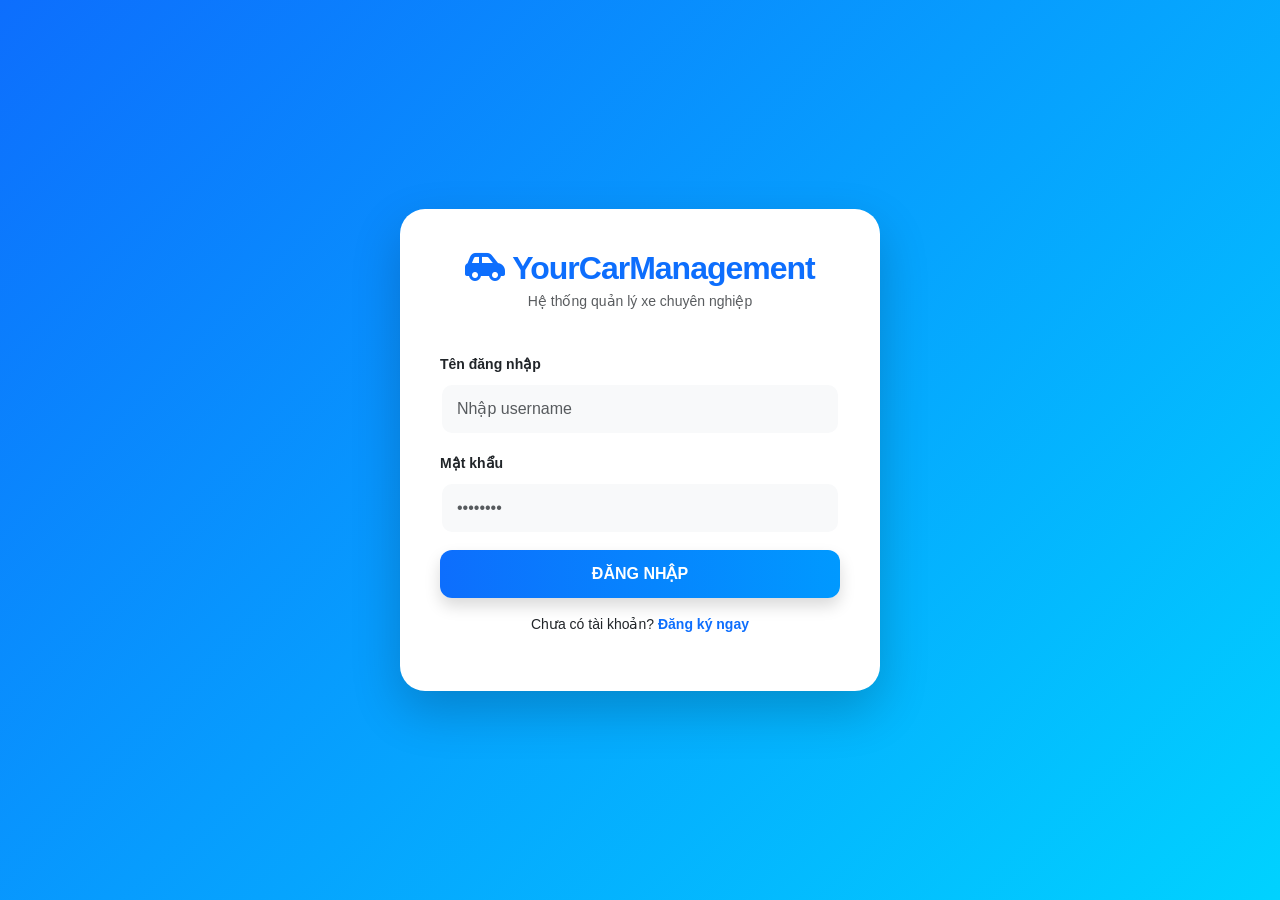
==== index.html @ f8fd8402 "Add files via upload" ====
<!DOCTYPE html>
<html lang="vi">
<head>
    <meta charset="UTF-8">
    <meta name="viewport" content="width=device-width, initial-scale=1.0">
    <title>YourCarManagement - Đăng nhập</title>
    <link href="https://cdn.jsdelivr.net/npm/bootstrap@5.3.0/dist/css/bootstrap.min.css" rel="stylesheet">
    <link rel="stylesheet" href="https://cdnjs.cloudflare.com/ajax/libs/font-awesome/6.4.0/css/all.min.css">
    <style>
        body { 
            background: linear-gradient(135deg, #0d6efd 0%, #00d2ff 100%); 
            height: 100vh; 
            display: flex; 
            align-items: center; 
            font-family: 'Segoe UI', Tahoma, Geneva, Verdana, sans-serif;
            margin: 0;
        }
        .login-card { 
            border: none; 
            border-radius: 25px; 
            box-shadow: 0 20px 50px rgba(0,0,0,0.2); 
            background: #ffffff;
            padding: 40px !important;
            width: 100%;
            max-width: 480px;
            transition: all 0.3s ease;
        }
        .login-card h2 { 
            white-space: nowrap; 
            letter-spacing: -1px; 
            color: #0d6efd;
            font-weight: 800;
        }
        .form-control {
            background-color: #f8f9fa;
            border: 2px solid transparent;
            border-radius: 12px;
            padding: 12px 15px;
            transition: all 0.2s;
        }
        .form-control:focus {
            background-color: #fff;
            border-color: #0d6efd;
            box-shadow: 0 0 0 4px rgba(13, 110, 253, 0.1);
        }
        .btn-auth { 
            border-radius: 12px; 
            padding: 12px; 
            font-weight: 700; 
            text-transform: uppercase;
            transition: all 0.3s;
            width: 100%;
            border: none;
        }
        .btn-signin { background: linear-gradient(to right, #0d6efd, #0099ff); color: white; }
        .btn-signup { background: linear-gradient(to right, #2ecc71, #27ae60); color: white; }
        .btn-auth:hover { transform: translateY(-2px); opacity: 0.9; }
        .toggle-link { cursor: pointer; color: #0d6efd; font-weight: 600; text-decoration: none; }
        .hidden { display: none; }
    </style>
</head>
<body>
    <div class="container d-flex justify-content-center">
        <div class="card login-card">
            <div class="text-center mb-4">
                <h2 class="mb-1"><i class="fas fa-car-side me-2"></i>YourCarManagement</h2>
                <p class="text-muted small" id="form-subtitle">Hệ thống quản lý xe chuyên nghiệp</p>
            </div>
            <form id="login-form">
                <div class="mb-3">
                    <label class="form-label small fw-bold">Tên đăng nhập</label>
                    <input type="text" id="login-user" class="form-control" placeholder="Nhập username" required>
                </div>
                <div class="mb-3">
                    <label class="form-label small fw-bold">Mật khẩu</label>
                    <input type="password" id="login-pass" class="form-control" placeholder="••••••••" required>
                </div>
                <button type="submit" class="btn btn-auth btn-signin mb-3 shadow">Đăng Nhập</button>
                <p class="text-center small">Chưa có tài khoản? <span class="toggle-link" onclick="toggleForm('signup')">Đăng ký ngay</span></p>
            </form>

            <form id="signup-form" class="hidden">
                <div class="mb-3">
                    <label class="form-label small fw-bold">Tạo Username</label>
                    <input type="text" id="reg-user" class="form-control" placeholder="Ví dụ: Phuong263" required>
                </div>
                <div class="mb-3">
                    <label class="form-label small fw-bold">Mật khẩu</label>
                    <input type="password" id="reg-pass" class="form-control" placeholder="Tối thiểu 6 ký tự" required>
                </div>
                <div class="mb-3">
                    <label class="form-label small fw-bold">Xác nhận mật khẩu</label>
                    <input type="password" id="reg-confirm" class="form-control" placeholder="Nhập lại mật khẩu" required>
                </div>
                <button type="submit" class="btn btn-auth btn-signup mb-3 shadow">Tạo Tài Khoản</button>
                <p class="text-center small">Đã có tài khoản? <span class="toggle-link" onclick="toggleForm('login')">Quay lại Đăng nhập</span></p>
            </form>
        </div>
    </div>
    <script>
        function toggleForm(type) {
            const loginF = document.getElementById('login-form');
            const signupF = document.getElementById('signup-form');
            const subtitle = document.getElementById('form-subtitle');
            if (type === 'signup') {
                loginF.classList.add('hidden');
                signupF.classList.remove('hidden');
                subtitle.innerText = "Tham gia YourCarManagement ngay";
            } else {
                signupF.classList.add('hidden');
                loginF.classList.remove('hidden');
                subtitle.innerText = "Hệ thống quản lý xe chuyên nghiệp";
            }
        }
        document.getElementById('signup-form').onsubmit = function(e) {
            e.preventDefault();
            const user = document.getElementById('reg-user').value.trim();
            const pass = document.getElementById('reg-pass').value;
            const confirm = document.getElementById('reg-confirm').value;
            if (pass.length < 6) return alert("Mật khẩu phải từ 6 ký tự!");
            if (pass !== confirm) return alert("Mật khẩu xác nhận không khớp!");
            if (localStorage.getItem(`user_${user}`)) return alert("Tên đăng nhập đã tồn tại!");

            localStorage.setItem(`user_${user}`, pass);
            alert("Đăng ký thành công! Giờ hãy đăng nhập nhé.");
            toggleForm('login');
        };
        document.getElementById('login-form').onsubmit = function(e) {
            e.preventDefault();
            const user = document.getElementById('login-user').value.trim();
            const pass = document.getElementById('login-pass').value;
            const storedPass = localStorage.getItem(`user_${user}`);
            if (storedPass && storedPass === pass) {
                sessionStorage.setItem('logged_in_user', user);
                window.location.href = "home.html";
            } else {
                alert("Tên đăng nhập hoặc mật khẩu không đúng!");
            }
        };
    </script>
</body>
</html>
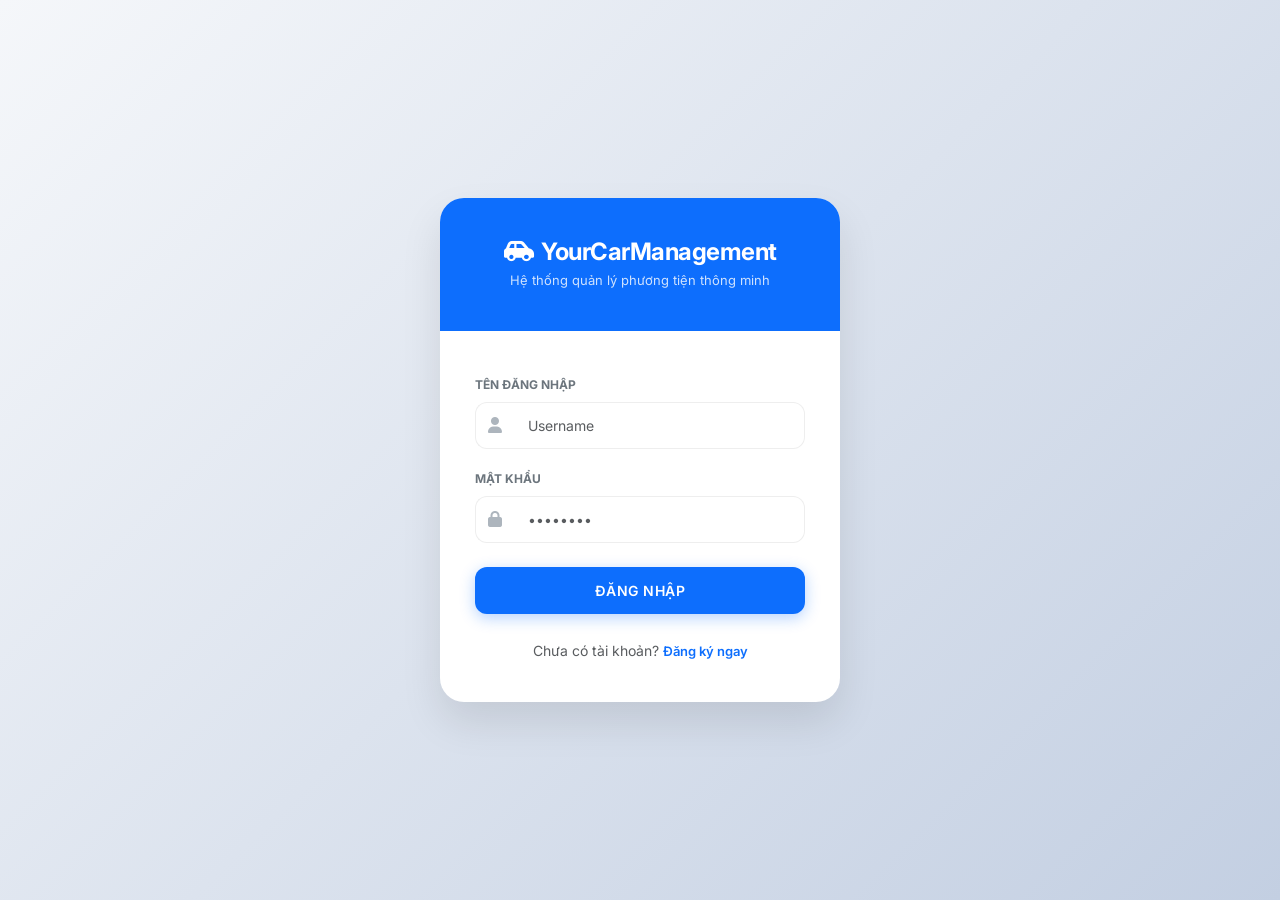
==== commit ed7b9faa: "Update index.html" ====
--- a/index.html
+++ b/index.html
@@ -3,140 +3,142 @@
 <head>
     <meta charset="UTF-8">
     <meta name="viewport" content="width=device-width, initial-scale=1.0">
-    <title>YourCarManagement - Đăng nhập</title>
+    <title>Đăng nhập - YourCarManagement</title>
     <link href="https://cdn.jsdelivr.net/npm/bootstrap@5.3.0/dist/css/bootstrap.min.css" rel="stylesheet">
-    <link rel="stylesheet" href="https://cdnjs.cloudflare.com/ajax/libs/font-awesome/6.4.0/css/all.min.css">
+    <link href="https://fonts.googleapis.com/css2?family=Inter:wght@400;600;700&display=swap" rel="stylesheet">
+    <link rel="stylesheet" href="https://cdnjs.cloudflare.com/ajax/libs/font-awesome/6.0.0/css/all.min.css">
+    
     <style>
-        body { 
-            background: linear-gradient(135deg, #0d6efd 0%, #00d2ff 100%); 
-            height: 100vh; 
-            display: flex; 
-            align-items: center; 
-            font-family: 'Segoe UI', Tahoma, Geneva, Verdana, sans-serif;
-            margin: 0;
-        }
-        .login-card { 
-            border: none; 
-            border-radius: 25px; 
-            box-shadow: 0 20px 50px rgba(0,0,0,0.2); 
-            background: #ffffff;
-            padding: 40px !important;
-            width: 100%;
-            max-width: 480px;
-            transition: all 0.3s ease;
-        }
-        .login-card h2 { 
-            white-space: nowrap; 
-            letter-spacing: -1px; 
-            color: #0d6efd;
-            font-weight: 800;
-        }
-        .form-control {
-            background-color: #f8f9fa;
-            border: 2px solid transparent;
-            border-radius: 12px;
-            padding: 12px 15px;
-            transition: all 0.2s;
-        }
-        .form-control:focus {
-            background-color: #fff;
-            border-color: #0d6efd;
-            box-shadow: 0 0 0 4px rgba(13, 110, 253, 0.1);
-        }
-        .btn-auth { 
-            border-radius: 12px; 
-            padding: 12px; 
-            font-weight: 700; 
-            text-transform: uppercase;
-            transition: all 0.3s;
-            width: 100%;
-            border: none;
-        }
-        .btn-signin { background: linear-gradient(to right, #0d6efd, #0099ff); color: white; }
-        .btn-signup { background: linear-gradient(to right, #2ecc71, #27ae60); color: white; }
-        .btn-auth:hover { transform: translateY(-2px); opacity: 0.9; }
-        .toggle-link { cursor: pointer; color: #0d6efd; font-weight: 600; text-decoration: none; }
+        :root { --primary-color: #0d6efd; --bg-gradient: linear-gradient(135deg, #f5f7fa 0%, #c3cfe2 100%); }
+        body { font-family: 'Inter', sans-serif; background: var(--bg-gradient); height: 100vh; display: flex; align-items: center; justify-content: center; margin: 0; }
+        .auth-card { width: 400px; background: #fff; border-radius: 24px; box-shadow: 0 20px 40px rgba(0,0,0,0.1); overflow: hidden; border: none; }
+        .auth-header { background: var(--primary-color); padding: 40px 20px; text-align: center; color: white; }
+        .auth-header h3 { font-weight: 700; font-size: 1.5rem; letter-spacing: -0.5px; margin-bottom: 5px; }
+        .auth-header p { font-size: 13px; opacity: 0.8; margin-bottom: 0; }
+        .auth-body { padding: 40px 35px; }
+        .form-label { font-size: 12px; font-weight: 700; text-transform: uppercase; color: #6c757d; margin-bottom: 8px; }
+        .form-control { border-radius: 12px; padding: 12px 15px; font-size: 14px; border: 1.5px solid #eee; transition: 0.3s; }
+        .form-control:focus { border-color: var(--primary-color); box-shadow: none; background: #f8f9ff; }
+        .btn-auth { border-radius: 12px; padding: 13px; font-weight: 600; font-size: 14px; letter-spacing: 0.5px; transition: 0.3s; border: none; }
+        .btn-primary { background: var(--primary-color); box-shadow: 0 4px 15px rgba(13, 110, 253, 0.3); }
+        .btn-primary:hover { transform: translateY(-2px); box-shadow: 0 6px 20px rgba(13, 110, 253, 0.4); }
+        .toggle-link { font-size: 13px; color: var(--primary-color); text-decoration: none; font-weight: 600; cursor: pointer; }
         .hidden { display: none; }
+        .input-group-text { background: transparent; border: 1.5px solid #eee; border-right: none; border-radius: 12px 0 0 12px; color: #adb5bd; }
+        .form-control.has-icon { border-left: none; border-radius: 0 12px 12px 0; }
     </style>
 </head>
 <body>
-    <div class="container d-flex justify-content-center">
-        <div class="card login-card">
-            <div class="text-center mb-4">
-                <h2 class="mb-1"><i class="fas fa-car-side me-2"></i>YourCarManagement</h2>
-                <p class="text-muted small" id="form-subtitle">Hệ thống quản lý xe chuyên nghiệp</p>
-            </div>
+
+    <div class="auth-card">
+        <div class="auth-header">
+            <h3 class="mb-1"><i class="fas fa-car-side me-2"></i>YourCarManagement</h3>
+            <p>Hệ thống quản lý phương tiện thông minh</p>
+        </div>
+        
+        <div class="auth-body">
             <form id="login-form">
                 <div class="mb-3">
-                    <label class="form-label small fw-bold">Tên đăng nhập</label>
-                    <input type="text" id="login-user" class="form-control" placeholder="Nhập username" required>
+                    <label class="form-label">Tên đăng nhập</label>
+                    <div class="input-group">
+                        <span class="input-group-text"><i class="fas fa-user"></i></span>
+                        <input type="text" id="l-user" class="form-control has-icon" placeholder="Username" required>
+                    </div>
                 </div>
-                <div class="mb-3">
-                    <label class="form-label small fw-bold">Mật khẩu</label>
-                    <input type="password" id="login-pass" class="form-control" placeholder="••••••••" required>
+                <div class="mb-4">
+                    <label class="form-label">Mật khẩu</label>
+                    <div class="input-group">
+                        <span class="input-group-text"><i class="fas fa-lock"></i></span>
+                        <input type="password" id="l-pass" class="form-control has-icon" placeholder="••••••••" required>
+                    </div>
                 </div>
-                <button type="submit" class="btn btn-auth btn-signin mb-3 shadow">Đăng Nhập</button>
-                <p class="text-center small">Chưa có tài khoản? <span class="toggle-link" onclick="toggleForm('signup')">Đăng ký ngay</span></p>
+                <button type="submit" class="btn btn-primary w-100 btn-auth mb-4">ĐĂNG NHẬP</button>
+                <div class="text-center">
+                    <span class="text-muted small">Chưa có tài khoản?</span> 
+                    <a class="toggle-link" onclick="toggleForm()">Đăng ký ngay</a>
+                </div>
             </form>
 
             <form id="signup-form" class="hidden">
                 <div class="mb-3">
-                    <label class="form-label small fw-bold">Tạo Username</label>
-                    <input type="text" id="reg-user" class="form-control" placeholder="Ví dụ: Phuong263" required>
+                    <label class="form-label">Tạo tên đăng nhập</label>
+                    <input type="text" id="s-user" class="form-control" placeholder="Nhập tên người dùng..." required>
                 </div>
                 <div class="mb-3">
-                    <label class="form-label small fw-bold">Mật khẩu</label>
-                    <input type="password" id="reg-pass" class="form-control" placeholder="Tối thiểu 6 ký tự" required>
+                    <label class="form-label">Mật khẩu</label>
+                    <input type="password" id="s-pass" class="form-control" placeholder="Tối thiểu 6 ký tự" required>
                 </div>
-                <div class="mb-3">
-                    <label class="form-label small fw-bold">Xác nhận mật khẩu</label>
-                    <input type="password" id="reg-confirm" class="form-control" placeholder="Nhập lại mật khẩu" required>
+                <div class="mb-4">
+                    <label class="form-label">Xác nhận mật khẩu</label>
+                    <input type="password" id="s-confirm" class="form-control" placeholder="Nhập lại mật khẩu" required>
                 </div>
-                <button type="submit" class="btn btn-auth btn-signup mb-3 shadow">Tạo Tài Khoản</button>
-                <p class="text-center small">Đã có tài khoản? <span class="toggle-link" onclick="toggleForm('login')">Quay lại Đăng nhập</span></p>
+                <button type="submit" class="btn btn-success w-100 btn-auth mb-4 shadow-sm" style="background-color: #28a745;">TẠO TÀI KHOẢN</button>
+                <div class="text-center">
+                    <span class="text-muted small">Đã có tài khoản?</span> 
+                    <a class="toggle-link" onclick="toggleForm()">Quay lại Đăng nhập</a>
+                </div>
             </form>
         </div>
     </div>
+
+    <script src="script.js"></script>
     <script>
-        function toggleForm(type) {
-            const loginF = document.getElementById('login-form');
-            const signupF = document.getElementById('signup-form');
-            const subtitle = document.getElementById('form-subtitle');
-            if (type === 'signup') {
-                loginF.classList.add('hidden');
-                signupF.classList.remove('hidden');
-                subtitle.innerText = "Tham gia YourCarManagement ngay";
-            } else {
-                signupF.classList.add('hidden');
-                loginF.classList.remove('hidden');
-                subtitle.innerText = "Hệ thống quản lý xe chuyên nghiệp";
+        // Chuyển đổi qua lại giữa Đăng nhập & Đăng ký
+        function toggleForm() {
+            document.getElementById('login-form').classList.toggle('hidden');
+            document.getElementById('signup-form').classList.toggle('hidden');
+            const title = document.querySelector('title');
+            title.innerText = signupForm.classList.contains('hidden') ? 'Đăng nhập - YourCarManagement' : 'Đăng ký - YourCarManagement';
+        }
+
+        // Xử lý Đăng nhập
+        document.getElementById('login-form').onsubmit = async (e) => {
+            e.preventDefault();
+            const u = document.getElementById('l-user').value.trim();
+            const p = document.getElementById('l-pass').value.trim();
+
+            try {
+                const res = await fetch(getUrl(`accounts/${u}`));
+                const data = await res.json();
+
+                if (data && data.password === p) {
+                    sessionStorage.setItem('logged_in_user', u);
+                    window.location.href = 'home.html';
+                } else {
+                    alert("Thông tin đăng nhập không chính xác.");
+                }
+            } catch (err) {
+                alert("Lỗi kết nối máy chủ. Vui lòng thử lại.");
             }
-        }
-        document.getElementById('signup-form').onsubmit = function(e) {
+        };
+
+        // Xử lý Đăng ký
+        document.getElementById('signup-form').onsubmit = async (e) => {
             e.preventDefault();
-            const user = document.getElementById('reg-user').value.trim();
-            const pass = document.getElementById('reg-pass').value;
-            const confirm = document.getElementById('reg-confirm').value;
-            if (pass.length < 6) return alert("Mật khẩu phải từ 6 ký tự!");
-            if (pass !== confirm) return alert("Mật khẩu xác nhận không khớp!");
-            if (localStorage.getItem(`user_${user}`)) return alert("Tên đăng nhập đã tồn tại!");
+            const u = document.getElementById('s-user').value.trim();
+            const p = document.getElementById('s-pass').value.trim();
+            const cf = document.getElementById('s-confirm').value.trim();
 
-            localStorage.setItem(`user_${user}`, pass);
-            alert("Đăng ký thành công! Giờ hãy đăng nhập nhé.");
-            toggleForm('login');
-        };
-        document.getElementById('login-form').onsubmit = function(e) {
-            e.preventDefault();
-            const user = document.getElementById('login-user').value.trim();
-            const pass = document.getElementById('login-pass').value;
-            const storedPass = localStorage.getItem(`user_${user}`);
-            if (storedPass && storedPass === pass) {
-                sessionStorage.setItem('logged_in_user', user);
-                window.location.href = "home.html";
-            } else {
-                alert("Tên đăng nhập hoặc mật khẩu không đúng!");
+            if (p !== cf) return alert("Mật khẩu xác nhận không khớp.");
+            if (p.length < 6) return alert("Mật khẩu phải có ít nhất 6 ký tự.");
+
+            try {
+                const check = await fetch(getUrl(`accounts/${u}`));
+                const exists = await check.json();
+
+                if (exists) return alert("Tên đăng nhập này đã được sử dụng.");
+
+                await fetch(getUrl(`accounts/${u}`), {
+                    method: 'PUT',
+                    body: JSON.stringify({ password: p, createdAt: new Date() })
+                });
+
+                alert("Tạo tài khoản thành công! Bạn có thể đăng nhập ngay bây giờ.");
+                toggleForm();
+            } catch (err) {
+                alert("Không thể tạo tài khoản. Vui lòng thử lại sau.");
             }
         };
     </script>
 </body>
-</html>+</html>
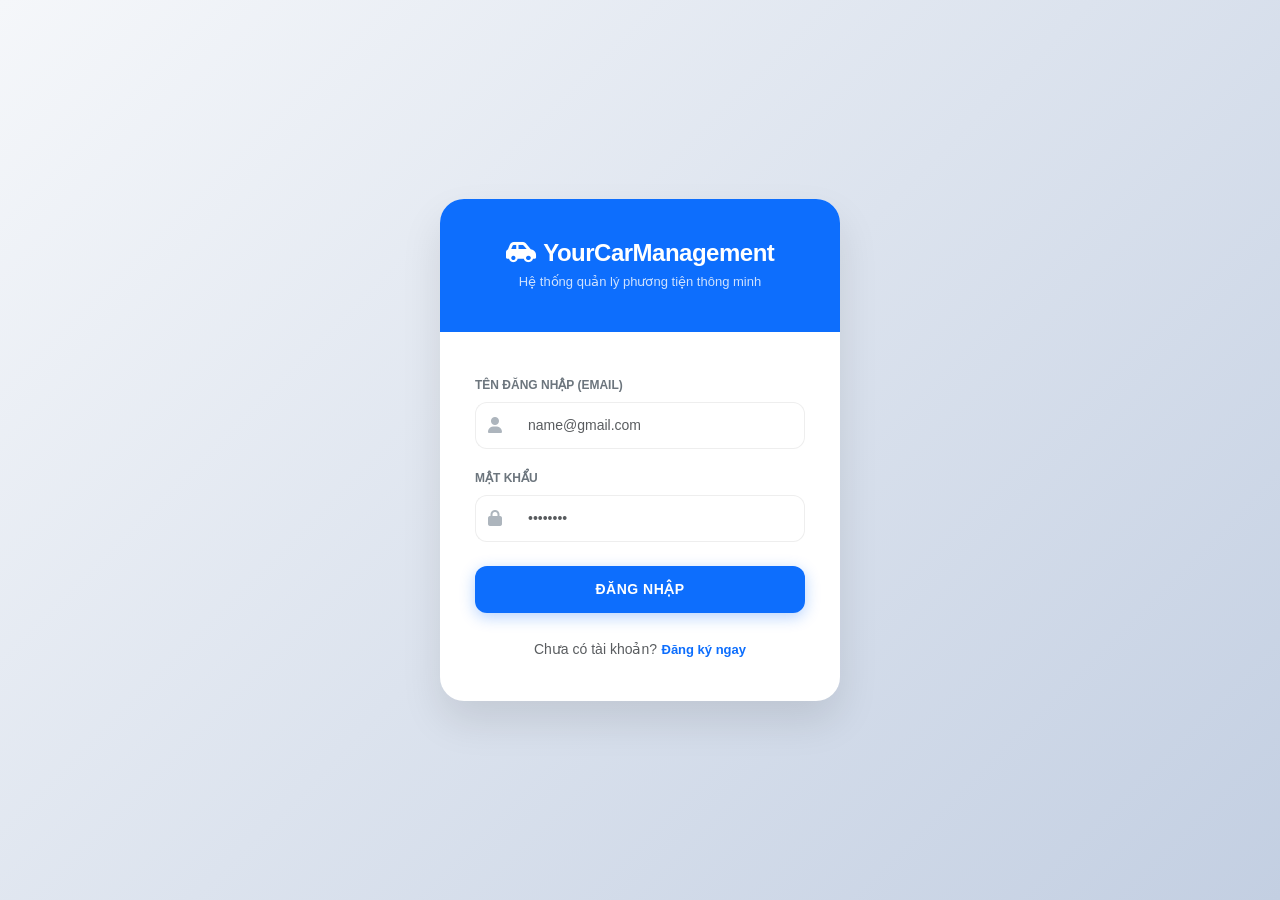
==== commit cdd7a48a: "Add files via upload" ====
--- a/index.html
+++ b/index.html
@@ -37,12 +37,13 @@
         </div>
         
         <div class="auth-body">
+            <!-- Form Đăng Nhập -->
             <form id="login-form">
                 <div class="mb-3">
-                    <label class="form-label">Tên đăng nhập</label>
+                    <label class="form-label">Tên đăng nhập (Email)</label>
                     <div class="input-group">
                         <span class="input-group-text"><i class="fas fa-user"></i></span>
-                        <input type="text" id="l-user" class="form-control has-icon" placeholder="Username" required>
+                        <input type="text" id="l-user" class="form-control has-icon" placeholder="name@gmail.com" required>
                     </div>
                 </div>
                 <div class="mb-4">
@@ -59,10 +60,11 @@
                 </div>
             </form>
 
+            <!-- Form Đăng Ký -->
             <form id="signup-form" class="hidden">
                 <div class="mb-3">
-                    <label class="form-label">Tạo tên đăng nhập</label>
-                    <input type="text" id="s-user" class="form-control" placeholder="Nhập tên người dùng..." required>
+                    <label class="form-label">Tạo tên đăng nhập (Email)</label>
+                    <input type="text" id="s-user" class="form-control" placeholder="Nhập email của bạn..." required>
                 </div>
                 <div class="mb-3">
                     <label class="form-label">Mật khẩu</label>
@@ -83,10 +85,19 @@
 
     <script src="script.js"></script>
     <script>
+        // Hàm làm sạch Email trước khi đưa vào đường dẫn Firebase
+        function encodeEmail(email) {
+            return email.toLowerCase().replace(/\./g, '_').replace(/@/g, '_');
+        }
+
         // Chuyển đổi qua lại giữa Đăng nhập & Đăng ký
         function toggleForm() {
-            document.getElementById('login-form').classList.toggle('hidden');
-            document.getElementById('signup-form').classList.toggle('hidden');
+            const loginForm = document.getElementById('login-form');
+            const signupForm = document.getElementById('signup-form');
+            
+            loginForm.classList.toggle('hidden');
+            signupForm.classList.toggle('hidden');
+            
             const title = document.querySelector('title');
             title.innerText = signupForm.classList.contains('hidden') ? 'Đăng nhập - YourCarManagement' : 'Đăng ký - YourCarManagement';
         }
@@ -94,33 +105,41 @@
         // Xử lý Đăng nhập
         document.getElementById('login-form').onsubmit = async (e) => {
             e.preventDefault();
-            const u = document.getElementById('l-user').value.trim();
+            const rawUser = document.getElementById('l-user').value.trim();
             const p = document.getElementById('l-pass').value.trim();
+            
+            // Mã hóa kí tự đặc biệt của email
+            const u = encodeEmail(rawUser);
 
             try {
                 const res = await fetch(getUrl(`accounts/${u}`));
                 const data = await res.json();
 
                 if (data && data.password === p) {
+                    // Lưu chuỗi đã xử lý kí tự vào session để các trang sau (như chatbot) dùng gọi Firebase
                     sessionStorage.setItem('logged_in_user', u);
                     window.location.href = 'home.html';
                 } else {
                     alert("Thông tin đăng nhập không chính xác.");
                 }
             } catch (err) {
-                alert("Lỗi kết nối máy chủ. Vui lòng thử lại.");
+                console.error(err);
+                alert("Lỗi kết nối máy chủ hoặc lỗi cấu hình bảo mật. Vui lòng thử lại.");
             }
         };
 
         // Xử lý Đăng ký
         document.getElementById('signup-form').onsubmit = async (e) => {
             e.preventDefault();
-            const u = document.getElementById('s-user').value.trim();
+            const rawUser = document.getElementById('s-user').value.trim();
             const p = document.getElementById('s-pass').value.trim();
             const cf = document.getElementById('s-confirm').value.trim();
 
             if (p !== cf) return alert("Mật khẩu xác nhận không khớp.");
             if (p.length < 6) return alert("Mật khẩu phải có ít nhất 6 ký tự.");
+
+            // Mã hóa kí tự đặc biệt của email
+            const u = encodeEmail(rawUser);
 
             try {
                 const check = await fetch(getUrl(`accounts/${u}`));
@@ -130,15 +149,19 @@
 
                 await fetch(getUrl(`accounts/${u}`), {
                     method: 'PUT',
+                    headers: {
+                        'Content-Type': 'application/json'
+                    },
                     body: JSON.stringify({ password: p, createdAt: new Date() })
                 });
 
                 alert("Tạo tài khoản thành công! Bạn có thể đăng nhập ngay bây giờ.");
                 toggleForm();
             } catch (err) {
+                console.error(err);
                 alert("Không thể tạo tài khoản. Vui lòng thử lại sau.");
             }
         };
     </script>
 </body>
-</html>
+</html>
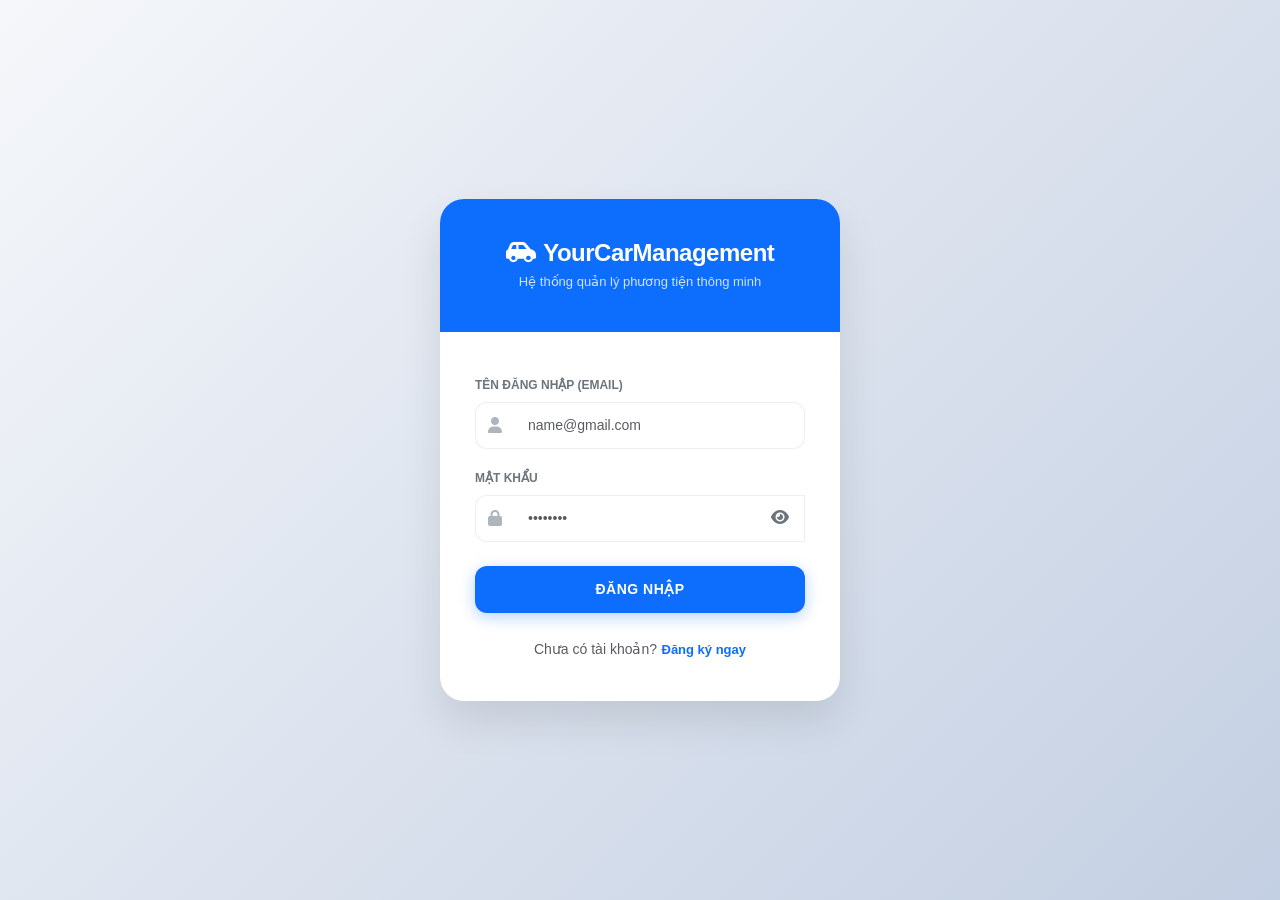
==== commit 58e99e0a: "Add files via upload" ====
--- a/index.html
+++ b/index.html
@@ -37,7 +37,6 @@
         </div>
         
         <div class="auth-body">
-            <!-- Form Đăng Nhập -->
             <form id="login-form">
                 <div class="mb-3">
                     <label class="form-label">Tên đăng nhập (Email)</label>
@@ -48,9 +47,14 @@
                 </div>
                 <div class="mb-4">
                     <label class="form-label">Mật khẩu</label>
-                    <div class="input-group">
+                    <div class="input-group position-relative">
                         <span class="input-group-text"><i class="fas fa-lock"></i></span>
-                        <input type="password" id="l-pass" class="form-control has-icon" placeholder="••••••••" required>
+                        <input type="password" id="l-pass" class="form-control has-icon pe-5" placeholder="••••••••" required>
+                        <span onclick="togglePassword('l-pass', 'toggle-icon-login')" 
+                              class="position-absolute top-50 end-0 translate-middle-y pe-3" 
+                              style="cursor: pointer; z-index: 10; color: #6c757d;">
+                            <i id="toggle-icon-login" class="fas fa-eye"></i>
+                        </span>
                     </div>
                 </div>
                 <button type="submit" class="btn btn-primary w-100 btn-auth mb-4">ĐĂNG NHẬP</button>
@@ -60,7 +64,6 @@
                 </div>
             </form>
 
-            <!-- Form Đăng Ký -->
             <form id="signup-form" class="hidden">
                 <div class="mb-3">
                     <label class="form-label">Tạo tên đăng nhập (Email)</label>
@@ -68,11 +71,25 @@
                 </div>
                 <div class="mb-3">
                     <label class="form-label">Mật khẩu</label>
-                    <input type="password" id="s-pass" class="form-control" placeholder="Tối thiểu 6 ký tự" required>
+                    <div class="position-relative">
+                        <input type="password" id="s-pass" class="form-control pe-5" placeholder="Tối thiểu 6 ký tự" required>
+                        <span onclick="togglePassword('s-pass', 'toggle-icon-spass')" 
+                              class="position-absolute top-50 end-0 translate-middle-y pe-3" 
+                              style="cursor: pointer; z-index: 10; color: #6c757d;">
+                            <i id="toggle-icon-spass" class="fas fa-eye"></i>
+                        </span>
+                    </div>
                 </div>
                 <div class="mb-4">
                     <label class="form-label">Xác nhận mật khẩu</label>
-                    <input type="password" id="s-confirm" class="form-control" placeholder="Nhập lại mật khẩu" required>
+                    <div class="position-relative">
+                        <input type="password" id="s-confirm" class="form-control pe-5" placeholder="Nhập lại mật khẩu" required>
+                        <span onclick="togglePassword('s-confirm', 'toggle-icon-sconfirm')" 
+                              class="position-absolute top-50 end-0 translate-middle-y pe-3" 
+                              style="cursor: pointer; z-index: 10; color: #6c757d;">
+                            <i id="toggle-icon-sconfirm" class="fas fa-eye"></i>
+                        </span>
+                    </div>
                 </div>
                 <button type="submit" class="btn btn-success w-100 btn-auth mb-4 shadow-sm" style="background-color: #28a745;">TẠO TÀI KHOẢN</button>
                 <div class="text-center">
@@ -85,6 +102,24 @@
 
     <script src="script.js"></script>
     <script>
+        // --- HÀM THÊM MỚI: XỬ LÝ ẨN/HIỆN MẬT KHẨU ---
+        function togglePassword(inputId, iconId) {
+            const passwordInput = document.getElementById(inputId);
+            const toggleIcon = document.getElementById(iconId);
+
+            if (passwordInput && toggleIcon) {
+                if (passwordInput.type === "password") {
+                    passwordInput.type = "text";
+                    toggleIcon.classList.remove("fa-eye");
+                    toggleIcon.classList.add("fa-eye-slash"); // Đổi thành mắt gạch chéo
+                } else {
+                    passwordInput.type = "password";
+                    toggleIcon.classList.remove("fa-eye-slash");
+                    toggleIcon.classList.add("fa-eye"); // Quay về mắt mở bình thường
+                }
+            }
+        }
+
         // Hàm làm sạch Email trước khi đưa vào đường dẫn Firebase
         function encodeEmail(email) {
             return email.toLowerCase().replace(/\./g, '_').replace(/@/g, '_');
@@ -108,7 +143,6 @@
             const rawUser = document.getElementById('l-user').value.trim();
             const p = document.getElementById('l-pass').value.trim();
             
-            // Mã hóa kí tự đặc biệt của email
             const u = encodeEmail(rawUser);
 
             try {
@@ -116,7 +150,6 @@
                 const data = await res.json();
 
                 if (data && data.password === p) {
-                    // Lưu chuỗi đã xử lý kí tự vào session để các trang sau (như chatbot) dùng gọi Firebase
                     sessionStorage.setItem('logged_in_user', u);
                     window.location.href = 'home.html';
                 } else {
@@ -138,7 +171,6 @@
             if (p !== cf) return alert("Mật khẩu xác nhận không khớp.");
             if (p.length < 6) return alert("Mật khẩu phải có ít nhất 6 ký tự.");
 
-            // Mã hóa kí tự đặc biệt của email
             const u = encodeEmail(rawUser);
 
             try {
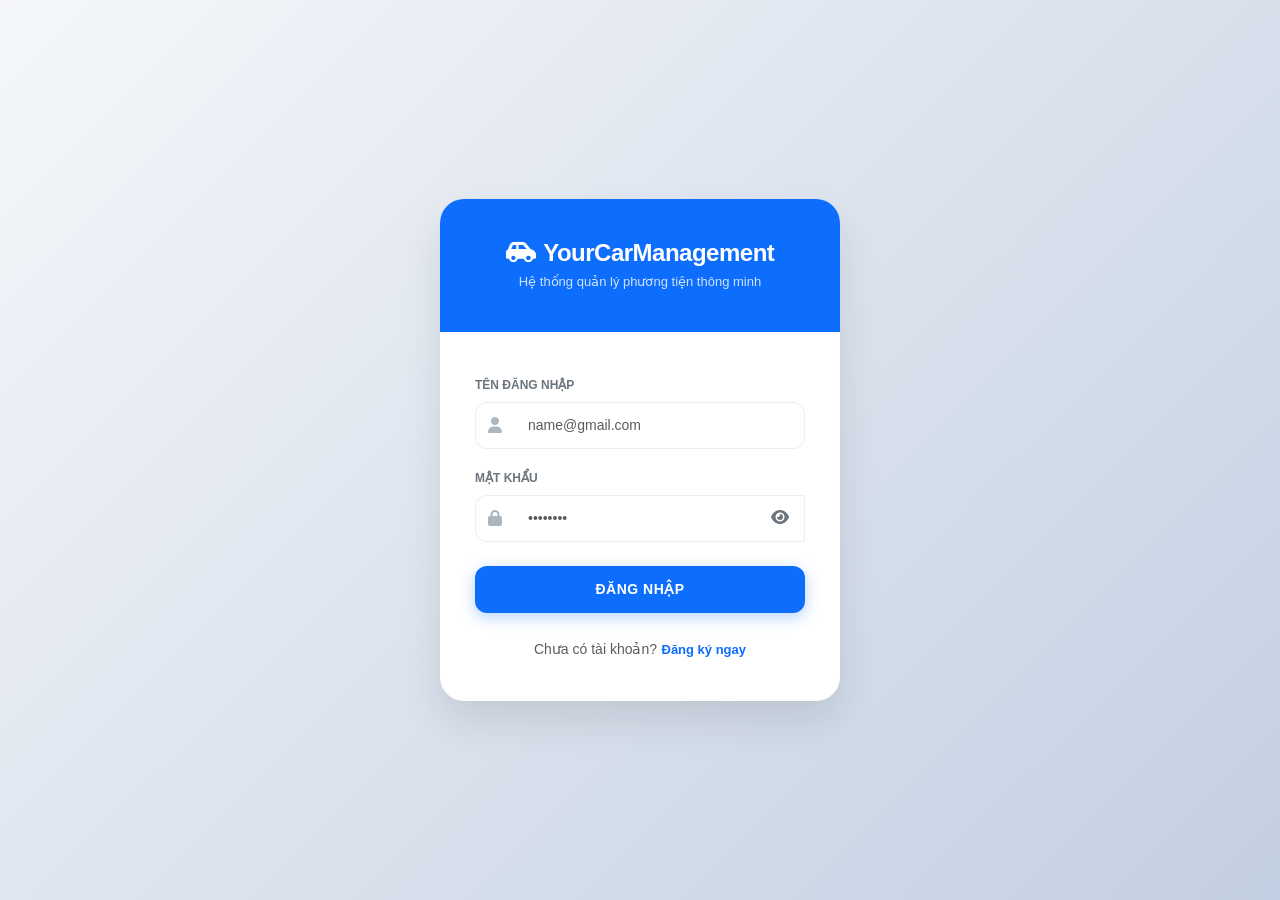
==== commit dedb6913: "Add files via upload" ====
--- a/index.html
+++ b/index.html
@@ -39,7 +39,7 @@
         <div class="auth-body">
             <form id="login-form">
                 <div class="mb-3">
-                    <label class="form-label">Tên đăng nhập (Email)</label>
+                    <label class="form-label">Tên đăng nhập</label>
                     <div class="input-group">
                         <span class="input-group-text"><i class="fas fa-user"></i></span>
                         <input type="text" id="l-user" class="form-control has-icon" placeholder="name@gmail.com" required>
@@ -66,7 +66,7 @@
 
             <form id="signup-form" class="hidden">
                 <div class="mb-3">
-                    <label class="form-label">Tạo tên đăng nhập (Email)</label>
+                    <label class="form-label">Tạo tên đăng nhập</label>
                     <input type="text" id="s-user" class="form-control" placeholder="Nhập email của bạn..." required>
                 </div>
                 <div class="mb-3">
